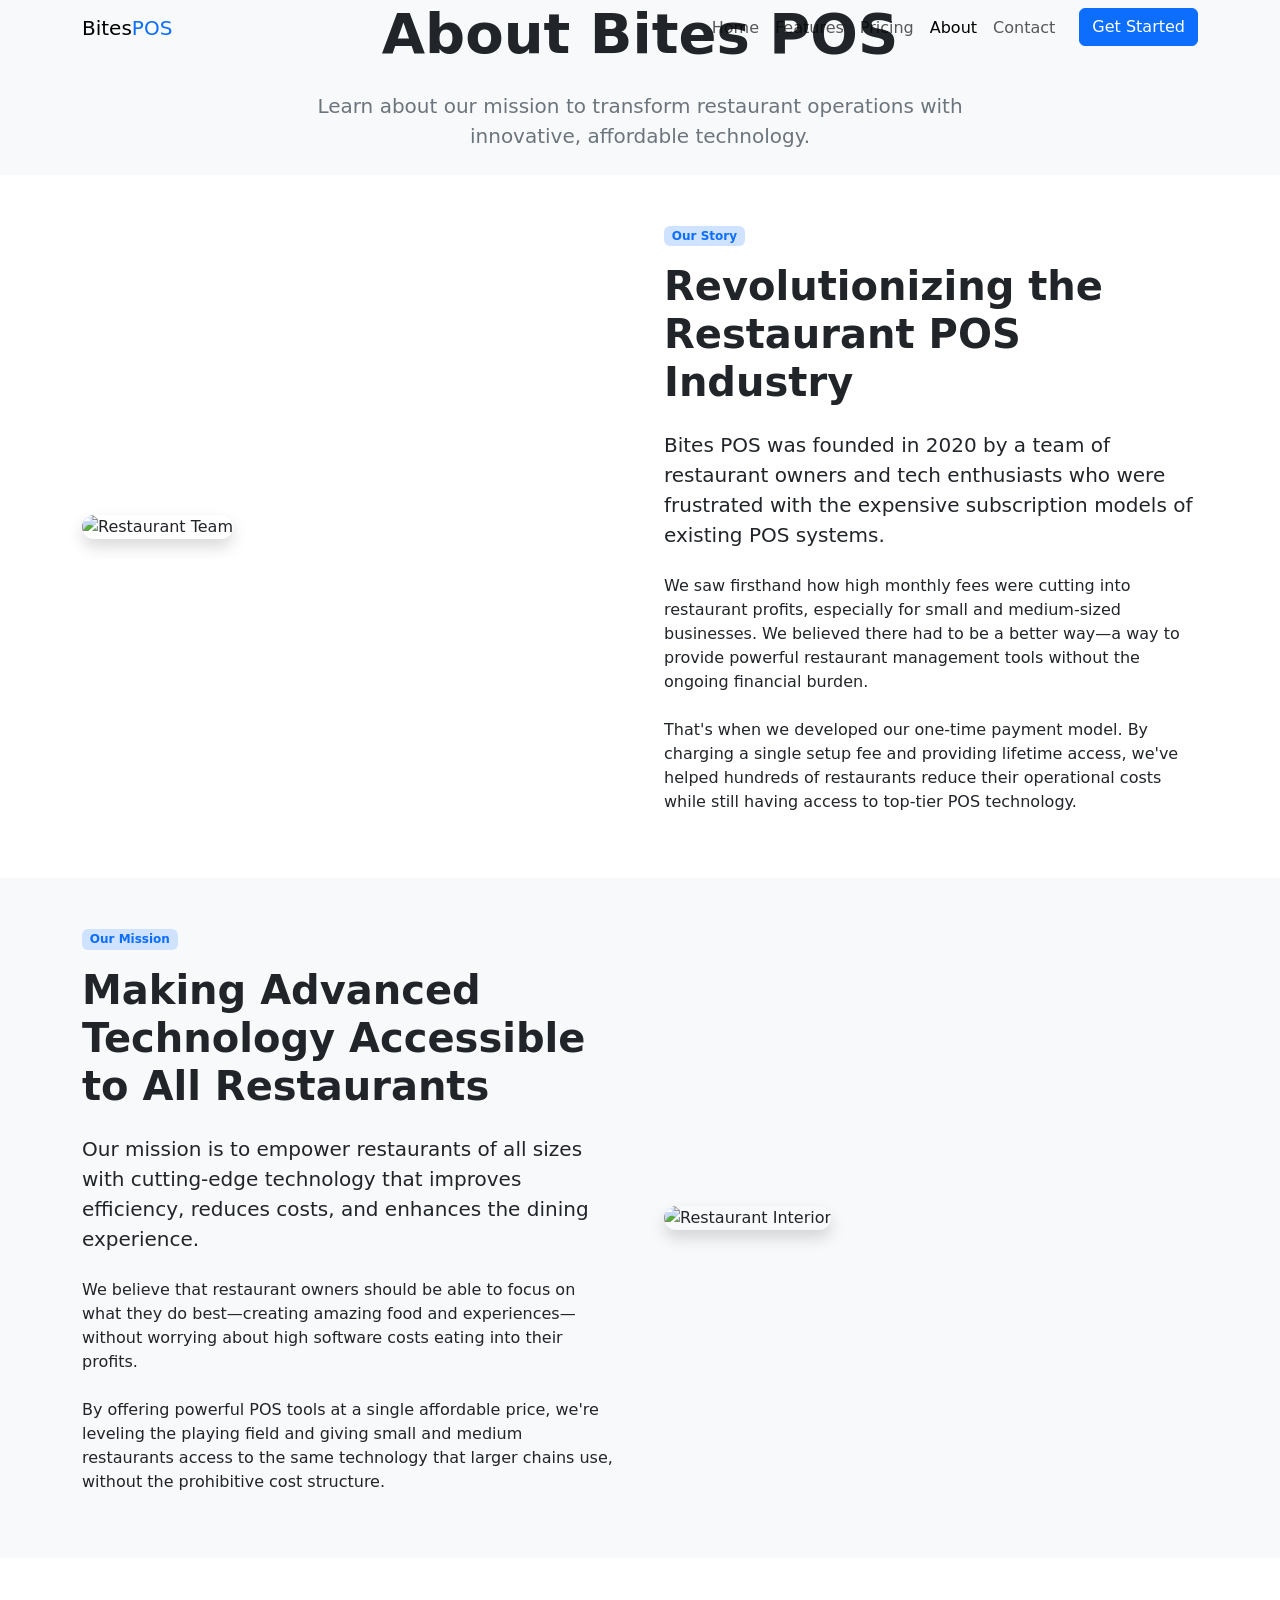
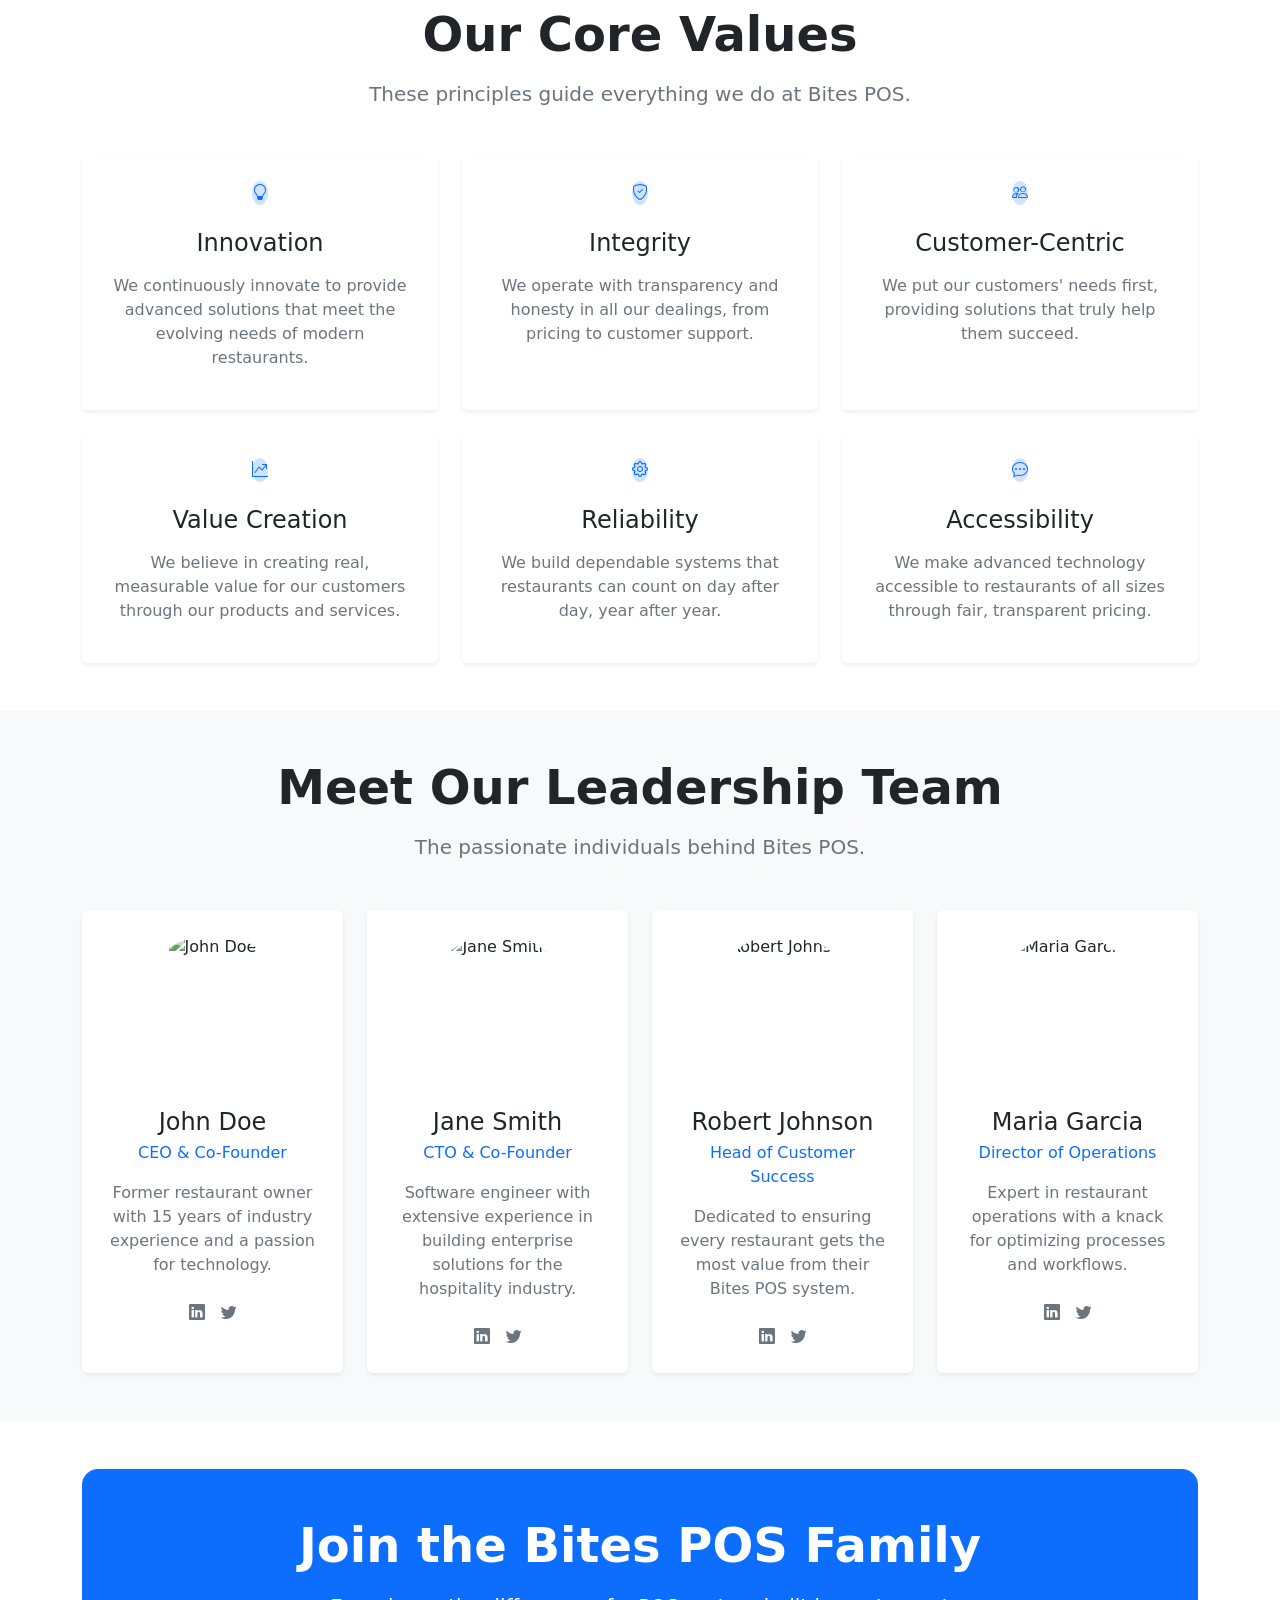
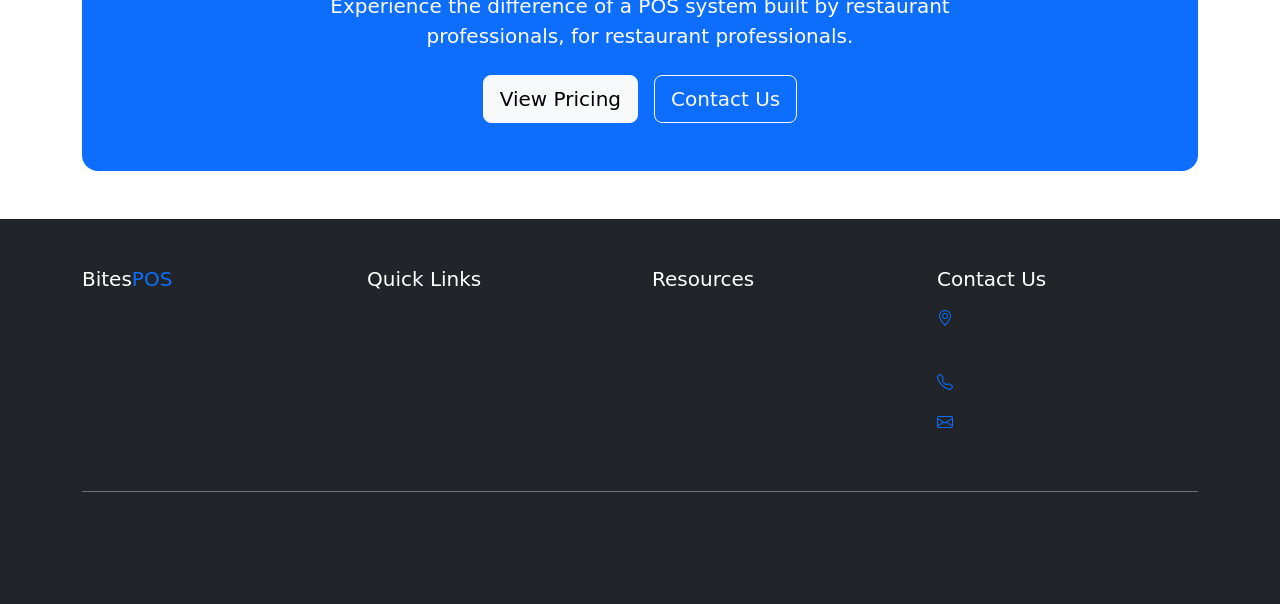
==== about.html @ d9bcd3cd "Add files via upload" ====
<!DOCTYPE html>
<html lang="en">
<head>
  <meta charset="UTF-8">
  <meta name="viewport" content="width=device-width, initial-scale=1.0">
  <title>About Us - Bites POS</title>
  <!-- Bootstrap CSS -->
  <link href="https://cdn.jsdelivr.net/npm/bootstrap@5.3.0/dist/css/bootstrap.min.css" rel="stylesheet">
  <!-- Custom CSS -->
  <link href="css/styles.css" rel="stylesheet">
  <!-- Fonts -->
  <link href="https://fonts.googleapis.com/css2?family=Inter:wght@400;500;600;700&display=swap" rel="stylesheet">
</head>
<body>
  <!-- Navigation -->
  <nav class="navbar navbar-expand-lg navbar-light fixed-top">
    <div class="container">
      <a class="navbar-brand" href="index.html">Bites<span class="text-primary">POS</span></a>
      <button class="navbar-toggler" type="button" data-bs-toggle="collapse" data-bs-target="#navbarNav">
        <span class="navbar-toggler-icon"></span>
      </button>
      <div class="collapse navbar-collapse" id="navbarNav">
        <ul class="navbar-nav ms-auto">
          <li class="nav-item">
            <a class="nav-link" href="index.html">Home</a>
          </li>
          <li class="nav-item">
            <a class="nav-link" href="features.html">Features</a>
          </li>
          <li class="nav-item">
            <a class="nav-link" href="pricing.html">Pricing</a>
          </li>
          <li class="nav-item">
            <a class="nav-link active" href="about.html">About</a>
          </li>
          <li class="nav-item">
            <a class="nav-link" href="contact.html">Contact</a>
          </li>
          <li class="nav-item ms-lg-3 mt-2 mt-lg-0">
            <a class="btn btn-primary" href="contact.html">Get Started</a>
          </li>
        </ul>
      </div>
    </div>
  </nav>

  <!-- Page Header -->
  <section class="page-header bg-light">
    <div class="container">
      <div class="row">
        <div class="col-lg-8 mx-auto text-center">
          <h1 class="display-4 fw-bold mb-4">About Bites POS</h1>
          <p class="lead text-secondary mb-4">Learn about our mission to transform restaurant operations with innovative, affordable technology.</p>
        </div>
      </div>
    </div>
  </section>

  <!-- Our Story -->
  <section class="py-5 py-md-7">
    <div class="container">
      <div class="row g-5 align-items-center">
        <div class="col-lg-6">
          <img src="https://images.unsplash.com/photo-1552566626-52f8b828add9?ixlib=rb-4.0.3&ixid=M3wxMjA3fDB8MHxwaG90by1wYWdlfHx8fGVufDB8fHx8fA%3D%3D&auto=format&fit=crop&w=1170&q=80" alt="Restaurant Team" class="img-fluid rounded-4 shadow">
        </div>
        <div class="col-lg-6">
          <div class="badge bg-primary-subtle text-primary mb-3">Our Story</div>
          <h2 class="display-6 fw-bold mb-4">Revolutionizing the Restaurant POS Industry</h2>
          <p class="lead mb-4">Bites POS was founded in 2020 by a team of restaurant owners and tech enthusiasts who were frustrated with the expensive subscription models of existing POS systems.</p>
          <p class="mb-4">We saw firsthand how high monthly fees were cutting into restaurant profits, especially for small and medium-sized businesses. We believed there had to be a better way—a way to provide powerful restaurant management tools without the ongoing financial burden.</p>
          <p>That's when we developed our one-time payment model. By charging a single setup fee and providing lifetime access, we've helped hundreds of restaurants reduce their operational costs while still having access to top-tier POS technology.</p>
        </div>
      </div>
    </div>
  </section>

  <!-- Our Mission -->
  <section class="py-5 py-md-7 bg-light">
    <div class="container">
      <div class="row g-5 align-items-center">
        <div class="col-lg-6 order-lg-2">
          <img src="https://images.unsplash.com/photo-1414235077428-338989a2e8c0?ixlib=rb-4.0.3&ixid=M3wxMjA3fDB8MHxwaG90by1wYWdlfHx8fGVufDB8fHx8fA%3D%3D&auto=format&fit=crop&w=1170&q=80" alt="Restaurant Interior" class="img-fluid rounded-4 shadow">
        </div>
        <div class="col-lg-6 order-lg-1">
          <div class="badge bg-primary-subtle text-primary mb-3">Our Mission</div>
          <h2 class="display-6 fw-bold mb-4">Making Advanced Technology Accessible to All Restaurants</h2>
          <p class="lead mb-4">Our mission is to empower restaurants of all sizes with cutting-edge technology that improves efficiency, reduces costs, and enhances the dining experience.</p>
          <p class="mb-4">We believe that restaurant owners should be able to focus on what they do best—creating amazing food and experiences—without worrying about high software costs eating into their profits.</p>
          <p>By offering powerful POS tools at a single affordable price, we're leveling the playing field and giving small and medium restaurants access to the same technology that larger chains use, without the prohibitive cost structure.</p>
        </div>
      </div>
    </div>
  </section>

  <!-- Our Values -->
  <section class="py-5 py-md-7">
    <div class="container">
      <div class="text-center mb-5">
        <h2 class="display-5 fw-bold mb-3">Our Core Values</h2>
        <p class="lead text-secondary mx-auto" style="max-width: 700px;">These principles guide everything we do at Bites POS.</p>
      </div>
      
      <div class="row g-4">
        <div class="col-md-6 col-lg-4">
          <div class="card h-100 border-0 shadow-sm hover-card">
            <div class="card-body p-4 text-center">
              <div class="feature-icon bg-primary-subtle rounded-circle d-inline-flex mb-4">
                <i class="bi bi-lightbulb text-primary"></i>
              </div>
              <h3 class="h4 mb-3">Innovation</h3>
              <p class="text-secondary">We continuously innovate to provide advanced solutions that meet the evolving needs of modern restaurants.</p>
            </div>
          </div>
        </div>
        <div class="col-md-6 col-lg-4">
          <div class="card h-100 border-0 shadow-sm hover-card">
            <div class="card-body p-4 text-center">
              <div class="feature-icon bg-primary-subtle rounded-circle d-inline-flex mb-4">
                <i class="bi bi-shield-check text-primary"></i>
              </div>
              <h3 class="h4 mb-3">Integrity</h3>
              <p class="text-secondary">We operate with transparency and honesty in all our dealings, from pricing to customer support.</p>
            </div>
          </div>
        </div>
        <div class="col-md-6 col-lg-4">
          <div class="card h-100 border-0 shadow-sm hover-card">
            <div class="card-body p-4 text-center">
              <div class="feature-icon bg-primary-subtle rounded-circle d-inline-flex mb-4">
                <i class="bi bi-people text-primary"></i>
              </div>
              <h3 class="h4 mb-3">Customer-Centric</h3>
              <p class="text-secondary">We put our customers' needs first, providing solutions that truly help them succeed.</p>
            </div>
          </div>
        </div>
        <div class="col-md-6 col-lg-4">
          <div class="card h-100 border-0 shadow-sm hover-card">
            <div class="card-body p-4 text-center">
              <div class="feature-icon bg-primary-subtle rounded-circle d-inline-flex mb-4">
                <i class="bi bi-graph-up-arrow text-primary"></i>
              </div>
              <h3 class="h4 mb-3">Value Creation</h3>
              <p class="text-secondary">We believe in creating real, measurable value for our customers through our products and services.</p>
            </div>
          </div>
        </div>
        <div class="col-md-6 col-lg-4">
          <div class="card h-100 border-0 shadow-sm hover-card">
            <div class="card-body p-4 text-center">
              <div class="feature-icon bg-primary-subtle rounded-circle d-inline-flex mb-4">
                <i class="bi bi-gear text-primary"></i>
              </div>
              <h3 class="h4 mb-3">Reliability</h3>
              <p class="text-secondary">We build dependable systems that restaurants can count on day after day, year after year.</p>
            </div>
          </div>
        </div>
        <div class="col-md-6 col-lg-4">
          <div class="card h-100 border-0 shadow-sm hover-card">
            <div class="card-body p-4 text-center">
              <div class="feature-icon bg-primary-subtle rounded-circle d-inline-flex mb-4">
                <i class="bi bi-chat-dots text-primary"></i>
              </div>
              <h3 class="h4 mb-3">Accessibility</h3>
              <p class="text-secondary">We make advanced technology accessible to restaurants of all sizes through fair, transparent pricing.</p>
            </div>
          </div>
        </div>
      </div>
    </div>
  </section>

  <!-- Team Section -->
  <section class="py-5 py-md-7 bg-light">
    <div class="container">
      <div class="text-center mb-5">
        <h2 class="display-5 fw-bold mb-3">Meet Our Leadership Team</h2>
        <p class="lead text-secondary mx-auto" style="max-width: 700px;">The passionate individuals behind Bites POS.</p>
      </div>
      
      <div class="row g-4">
        <div class="col-md-6 col-lg-3">
          <div class="card h-100 border-0 shadow-sm text-center hover-card">
            <div class="card-body p-4">
              <div class="rounded-circle overflow-hidden mb-4 mx-auto" style="width: 150px; height: 150px;">
                <img src="https://randomuser.me/api/portraits/men/32.jpg" alt="John Doe" class="img-fluid">
              </div>
              <h3 class="h4 mb-1">John Doe</h3>
              <p class="text-primary mb-3">CEO & Co-Founder</p>
              <p class="text-secondary mb-4">Former restaurant owner with 15 years of industry experience and a passion for technology.</p>
              <div class="d-flex justify-content-center gap-3">
                <a href="#" class="text-secondary"><i class="bi bi-linkedin"></i></a>
                <a href="#" class="text-secondary"><i class="bi bi-twitter"></i></a>
              </div>
            </div>
          </div>
        </div>
        <div class="col-md-6 col-lg-3">
          <div class="card h-100 border-0 shadow-sm text-center hover-card">
            <div class="card-body p-4">
              <div class="rounded-circle overflow-hidden mb-4 mx-auto" style="width: 150px; height: 150px;">
                <img src="https://randomuser.me/api/portraits/women/44.jpg" alt="Jane Smith" class="img-fluid">
              </div>
              <h3 class="h4 mb-1">Jane Smith</h3>
              <p class="text-primary mb-3">CTO & Co-Founder</p>
              <p class="text-secondary mb-4">Software engineer with extensive experience in building enterprise solutions for the hospitality industry.</p>
              <div class="d-flex justify-content-center gap-3">
                <a href="#" class="text-secondary"><i class="bi bi-linkedin"></i></a>
                <a href="#" class="text-secondary"><i class="bi bi-twitter"></i></a>
              </div>
            </div>
          </div>
        </div>
        <div class="col-md-6 col-lg-3">
          <div class="card h-100 border-0 shadow-sm text-center hover-card">
            <div class="card-body p-4">
              <div class="rounded-circle overflow-hidden mb-4 mx-auto" style="width: 150px; height: 150px;">
                <img src="https://randomuser.me/api/portraits/men/22.jpg" alt="Robert Johnson" class="img-fluid">
              </div>
              <h3 class="h4 mb-1">Robert Johnson</h3>
              <p class="text-primary mb-3">Head of Customer Success</p>
              <p class="text-secondary mb-4">Dedicated to ensuring every restaurant gets the most value from their Bites POS system.</p>
              <div class="d-flex justify-content-center gap-3">
                <a href="#" class="text-secondary"><i class="bi bi-linkedin"></i></a>
                <a href="#" class="text-secondary"><i class="bi bi-twitter"></i></a>
              </div>
            </div>
          </div>
        </div>
        <div class="col-md-6 col-lg-3">
          <div class="card h-100 border-0 shadow-sm text-center hover-card">
            <div class="card-body p-4">
              <div class="rounded-circle overflow-hidden mb-4 mx-auto" style="width: 150px; height: 150px;">
                <img src="https://randomuser.me/api/portraits/women/68.jpg" alt="Maria Garcia" class="img-fluid">
              </div>
              <h3 class="h4 mb-1">Maria Garcia</h3>
              <p class="text-primary mb-3">Director of Operations</p>
              <p class="text-secondary mb-4">Expert in restaurant operations with a knack for optimizing processes and workflows.</p>
              <div class="d-flex justify-content-center gap-3">
                <a href="#" class="text-secondary"><i class="bi bi-linkedin"></i></a>
                <a href="#" class="text-secondary"><i class="bi bi-twitter"></i></a>
              </div>
            </div>
          </div>
        </div>
      </div>
    </div>
  </section>

  <!-- CTA Section -->
  <section class="py-5 py-md-7">
    <div class="container">
      <div class="bg-primary text-white rounded-4 p-5 p-md-6 position-relative overflow-hidden">
        <div class="position-relative z-1 text-center">
          <h2 class="display-5 fw-bold mb-3">Join the Bites POS Family</h2>
          <p class="lead mb-4 mx-auto" style="max-width: 700px;">Experience the difference of a POS system built by restaurant professionals, for restaurant professionals.</p>
          <div class="d-flex flex-column flex-sm-row gap-3 justify-content-center">
            <a href="pricing.html" class="btn btn-light btn-lg">View Pricing</a>
            <a href="contact.html" class="btn btn-outline-light btn-lg">Contact Us</a>
          </div>
        </div>
      </div>
    </div>
  </section>

  <!-- Footer -->
  <footer class="bg-dark text-white py-5">
    <div class="container">
      <div class="row g-4">
        <div class="col-lg-3 col-md-6">
          <h5 class="mb-3">Bites<span class="text-primary">POS</span></h5>
          <p class="text-muted">The complete restaurant point of sale system with a one-time setup cost and lifetime free usage.</p>
          <div class="d-flex gap-3 mt-4">
            <a href="#" class="text-muted"><i class="bi bi-facebook"></i></a>
            <a href="#" class="text-muted"><i class="bi bi-instagram"></i></a>
            <a href="#" class="text-muted"><i class="bi bi-twitter"></i></a>
          </div>
        </div>
        <div class="col-lg-3 col-md-6">
          <h5 class="mb-3">Quick Links</h5>
          <ul class="nav flex-column">
            <li class="nav-item"><a href="index.html" class="nav-link text-muted p-0 mb-2">Home</a></li>
            <li class="nav-item"><a href="features.html" class="nav-link text-muted p-0 mb-2">Features</a></li>
            <li class="nav-item"><a href="pricing.html" class="nav-link text-muted p-0 mb-2">Pricing</a></li>
            <li class="nav-item"><a href="about.html" class="nav-link text-muted p-0 mb-2">About Us</a></li>
            <li class="nav-item"><a href="contact.html" class="nav-link text-muted p-0 mb-2">Contact</a></li>
          </ul>
        </div>
        <div class="col-lg-3 col-md-6">
          <h5 class="mb-3">Resources</h5>
          <ul class="nav flex-column">
            <li class="nav-item"><a href="#" class="nav-link text-muted p-0 mb-2">Blog</a></li>
            <li class="nav-item"><a href="#" class="nav-link text-muted p-0 mb-2">Support</a></li>
            <li class="nav-item"><a href="#" class="nav-link text-muted p-0 mb-2">Documentation</a></li>
            <li class="nav-item"><a href="#" class="nav-link text-muted p-0 mb-2">Privacy Policy</a></li>
            <li class="nav-item"><a href="#" class="nav-link text-muted p-0 mb-2">Terms of Service</a></li>
          </ul>
        </div>
        <div class="col-lg-3 col-md-6">
          <h5 class="mb-3">Contact Us</h5>
          <ul class="nav flex-column">
            <li class="nav-item d-flex mb-3">
              <i class="bi bi-geo-alt text-primary me-2"></i>
              <span class="text-muted">123 Restaurant Blvd, Foodie City, FC 10101</span>
            </li>
            <li class="nav-item d-flex mb-3">
              <i class="bi bi-telephone text-primary me-2"></i>
              <span class="text-muted">(123) 456-7890</span>
            </li>
            <li class="nav-item d-flex mb-3">
              <i class="bi bi-envelope text-primary me-2"></i>
              <span class="text-muted">info@bitespos.com</span>
            </li>
          </ul>
        </div>
      </div>
      <div class="border-top border-secondary pt-4 mt-4 text-center text-muted">
        <p>© <script>document.write(new Date().getFullYear())</script> Bites POS. All rights reserved.</p>
      </div>
    </div>
  </footer>

  <!-- Bootstrap Icons -->
  <link rel="stylesheet" href="https://cdn.jsdelivr.net/npm/bootstrap-icons@1.10.0/font/bootstrap-icons.css">
  <!-- Bootstrap JS Bundle with Popper -->
  <script src="https://cdn.jsdelivr.net/npm/bootstrap@5.3.0/dist/js/bootstrap.bundle.min.js"></script>
  <!-- Custom JavaScript -->
  <script src="js/main.js"></script>
</body>
</html>
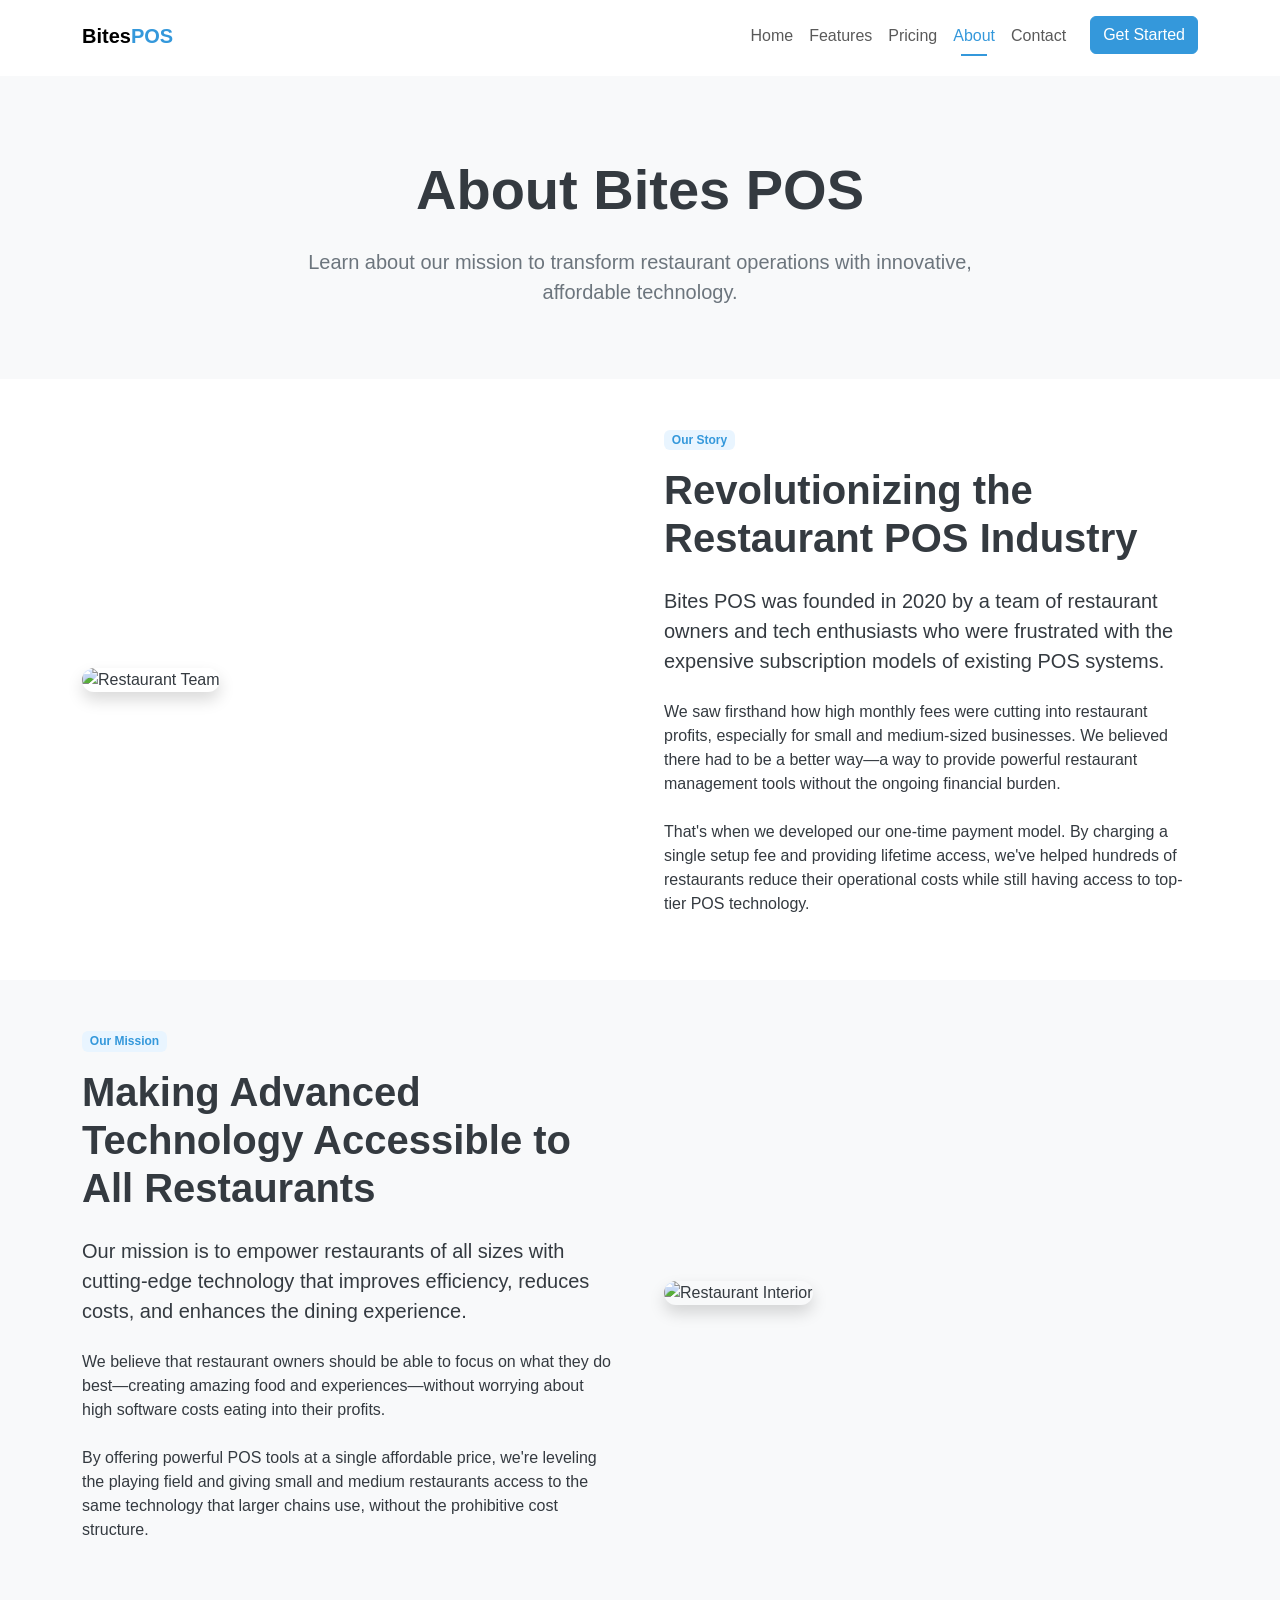
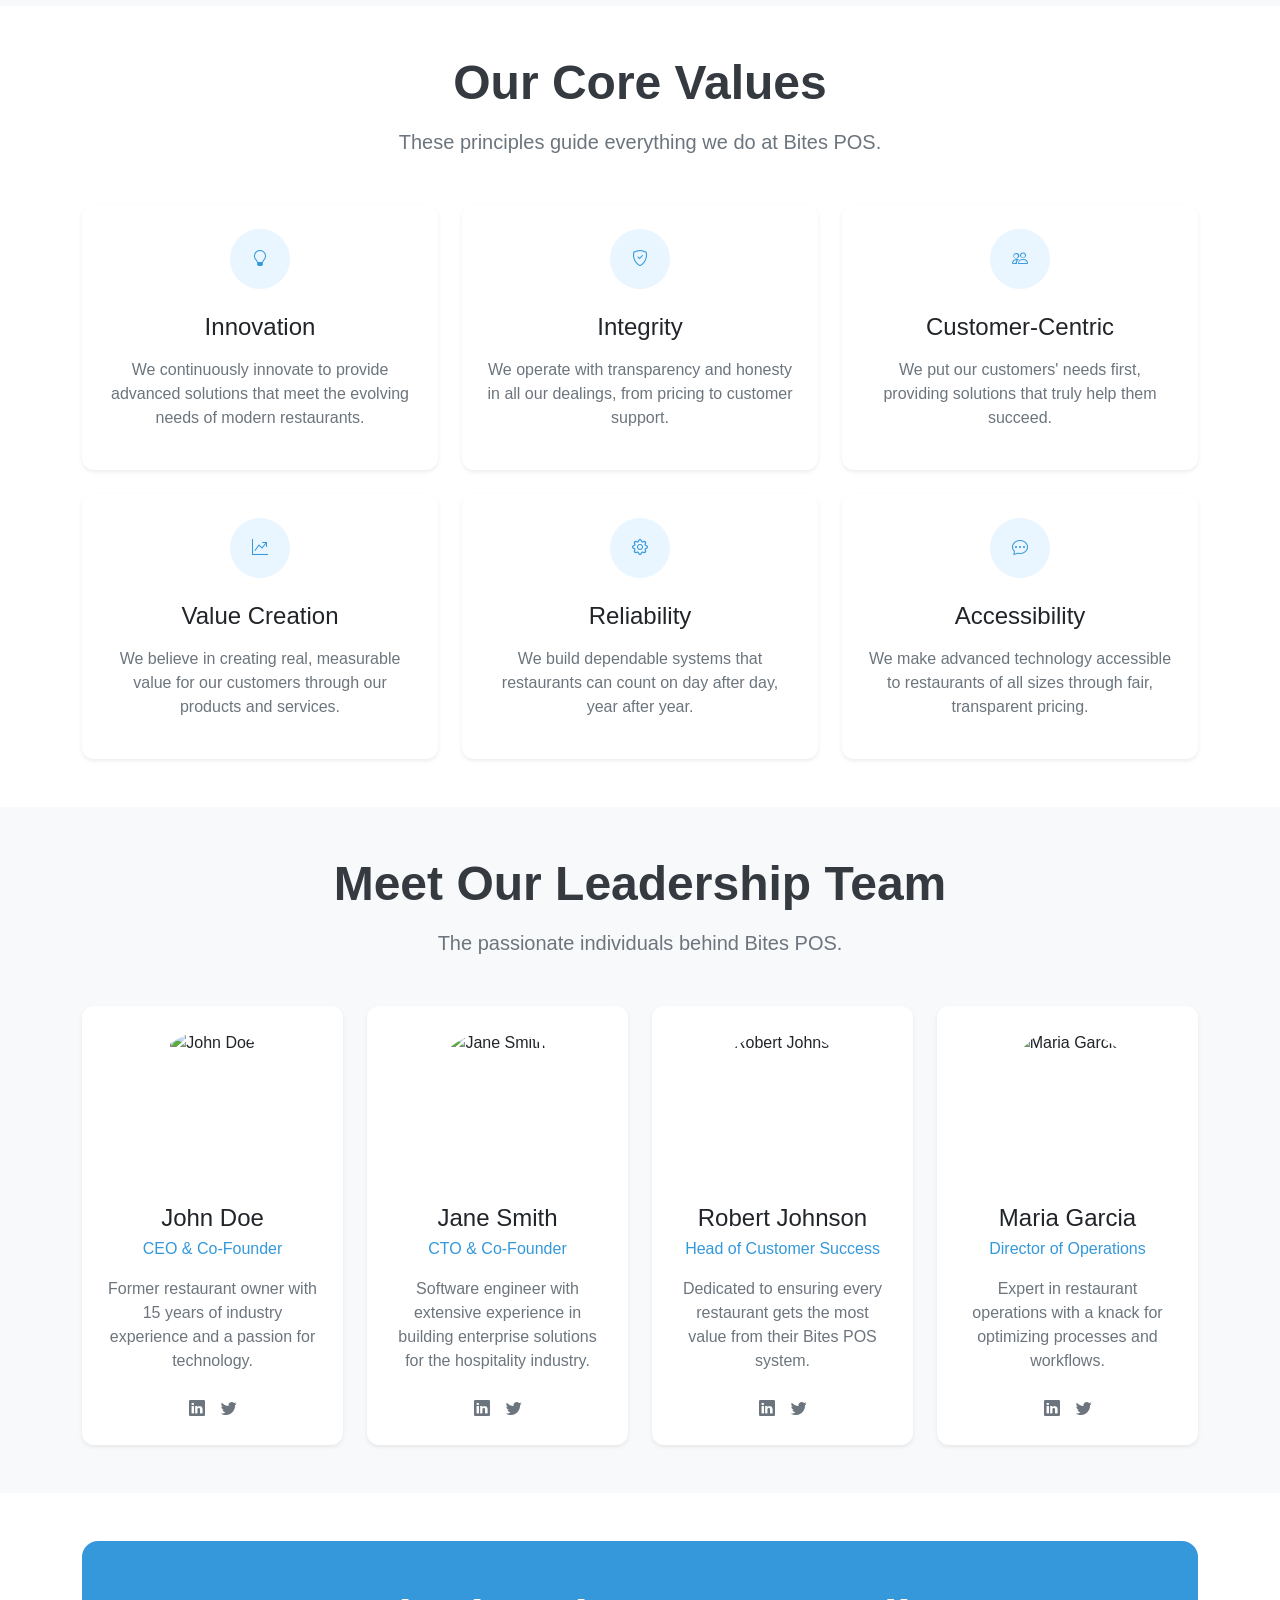
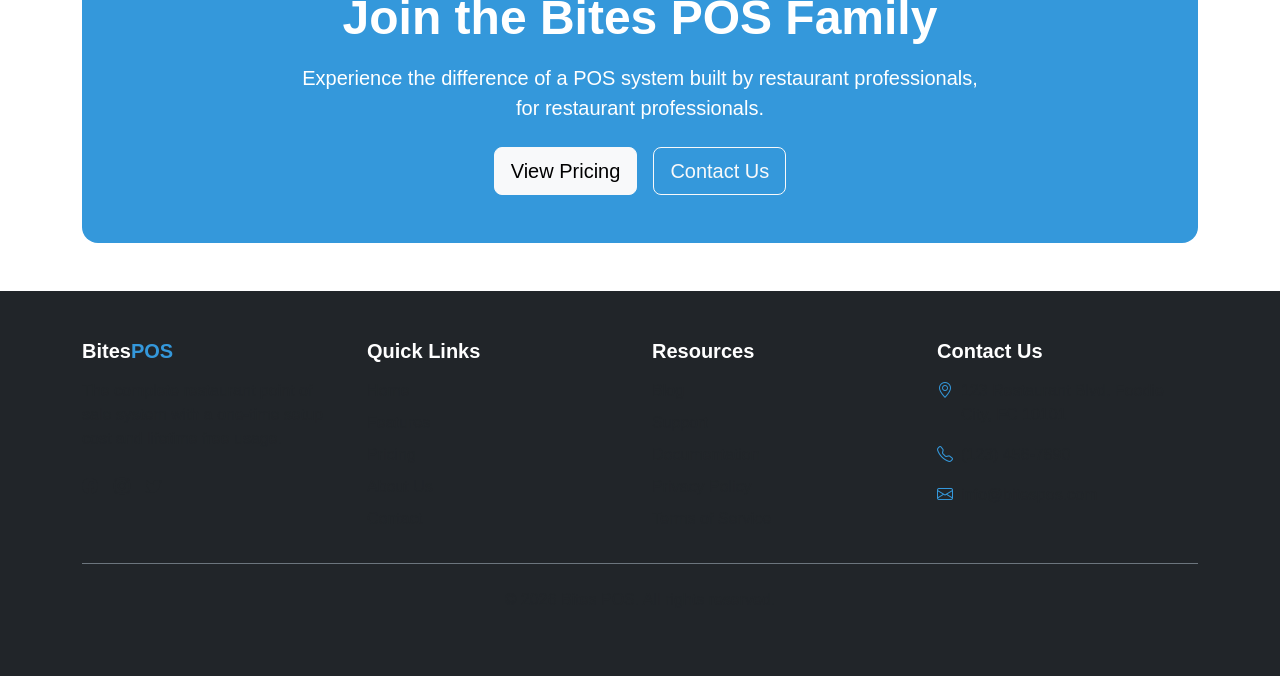
==== commit 1690ff34: "Update about.html" ====
--- a/about.html
+++ b/about.html
@@ -7,7 +7,7 @@
   <!-- Bootstrap CSS -->
   <link href="https://cdn.jsdelivr.net/npm/bootstrap@5.3.0/dist/css/bootstrap.min.css" rel="stylesheet">
   <!-- Custom CSS -->
-  <link href="css/styles.css" rel="stylesheet">
+  <link href="styles.css" rel="stylesheet">
   <!-- Fonts -->
   <link href="https://fonts.googleapis.com/css2?family=Inter:wght@400;500;600;700&display=swap" rel="stylesheet">
 </head>
@@ -328,4 +328,4 @@
   <!-- Custom JavaScript -->
   <script src="js/main.js"></script>
 </body>
-</html>+</html>
--- a/styles.css
+++ b/styles.css
@@ -0,0 +1,290 @@
+/* Custom CSS for Bites POS */
+
+/* Variables */
+:root {
+    --primary: #3498db;
+    --primary-dark: #2980b9;
+    --primary-light: #e9f5ff;
+    --secondary: #2c3e50;
+    --light: #f8f9fa;
+    --dark: #343a40;
+    --success: #28a745;
+    --danger: #dc3545;
+    --warning: #ffc107;
+    --info: #17a2b8;
+    --light-gray: #f8f9fa;
+    --gray: #6c757d;
+    --border-color: #dee2e6;
+  }
+  
+  /* Base Styles */
+  body {
+    font-family: 'Inter', sans-serif;
+    color: var(--dark);
+    padding-top: 76px; /* Account for fixed navbar */
+    overflow-x: hidden;
+  }
+  
+  h1, h2, h3, h4, h5, h6 {
+    font-weight: 700;
+  }
+  
+  /* Container */
+  .container-custom {
+    width: 100%;
+    padding-right: var(--bs-gutter-x, 0.75rem);
+    padding-left: var(--bs-gutter-x, 0.75rem);
+    margin-right: auto;
+    margin-left: auto;
+  }
+  
+  @media (min-width: 576px) {
+    .container-custom {
+      max-width: 540px;
+    }
+  }
+  
+  @media (min-width: 768px) {
+    .container-custom {
+      max-width: 720px;
+    }
+  }
+  
+  @media (min-width: 992px) {
+    .container-custom {
+      max-width: 960px;
+    }
+  }
+  
+  @media (min-width: 1200px) {
+    .container-custom {
+      max-width: 1140px;
+    }
+  }
+  
+  @media (min-width: 1400px) {
+    .container-custom {
+      max-width: 1320px;
+    }
+  }
+  
+  /* Sections */
+  .section {
+    padding: 5rem 0;
+  }
+  
+  @media (max-width: 768px) {
+    .section {
+      padding: 3rem 0;
+    }
+  }
+  
+  /* Utilities */
+  .text-primary {
+    color: var(--primary) !important;
+  }
+  
+  .bg-primary {
+    background-color: var(--primary) !important;
+  }
+  
+  .bg-primary-subtle {
+    background-color: var(--primary-light) !important;
+  }
+  
+  .border-primary {
+    border-color: var(--primary) !important;
+  }
+  
+  /* Buttons */
+  .btn-primary {
+    background-color: var(--primary);
+    border-color: var(--primary);
+  }
+  
+  .btn-primary:hover, .btn-primary:focus {
+    background-color: var(--primary-dark);
+    border-color: var(--primary-dark);
+  }
+  
+  .btn-outline-primary {
+    border-color: var(--primary);
+    color: var(--primary);
+  }
+  
+  .btn-outline-primary:hover, .btn-outline-primary:focus {
+    background-color: var(--primary);
+    border-color: var(--primary);
+  }
+  
+  /* Navigation */
+  .navbar {
+    padding-top: 1rem;
+    padding-bottom: 1rem;
+    transition: all 0.3s ease;
+    background-color: rgba(255, 255, 255, 0.95);
+  }
+  
+  .navbar.shadow-sm {
+    box-shadow: 0 0.125rem 0.25rem rgba(0, 0, 0, 0.075) !important;
+  }
+  
+  .navbar-brand {
+    font-weight: 700;
+  }
+  
+  .nav-link {
+    font-weight: 500;
+    padding: 0.5rem 1rem;
+    position: relative;
+  }
+  
+  .nav-link.active {
+    color: var(--primary) !important;
+  }
+  
+  .nav-link.active::after {
+    content: '';
+    position: absolute;
+    bottom: 0;
+    left: 1rem;
+    right: 1rem;
+    height: 2px;
+    background-color: var(--primary);
+  }
+  
+  /* Hero Section */
+  .hero {
+    padding-top: 6rem;
+    padding-bottom: 6rem;
+    background-color: var(--light);
+  }
+  
+  .hero h1 {
+    font-size: 3.5rem;
+    line-height: 1.2;
+  }
+  
+  @media (max-width: 768px) {
+    .hero h1 {
+      font-size: 2.5rem;
+    }
+  }
+  
+  .hero-image-wrap {
+    position: relative;
+  }
+  
+  .hero-image-wrap::before {
+    content: '';
+    position: absolute;
+    top: -15px;
+    right: -15px;
+    width: 100%;
+    height: 100%;
+    border: 3px dashed rgba(52, 152, 219, 0.2);
+    border-radius: 1rem;
+    z-index: -1;
+  }
+  
+  /* Feature Icons */
+  .feature-icon {
+    width: 60px;
+    height: 60px;
+    display: flex;
+    align-items: center;
+    justify-content: center;
+  }
+  
+  /* Cards */
+  .card {
+    transition: transform 0.3s ease, box-shadow 0.3s ease;
+    border-radius: 0.75rem;
+  }
+  
+  .hover-card:hover {
+    transform: translateY(-5px);
+    box-shadow: 0 10px 20px rgba(0, 0, 0, 0.1) !important;
+  }
+  
+  /* Testimonials */
+  .testimonial-img {
+    width: 60px;
+    height: 60px;
+    object-fit: cover;
+    border-radius: 50%;
+  }
+  
+  /* Forms */
+  .form-control, .form-select {
+    padding: 0.75rem 1rem;
+    border-radius: 0.5rem;
+  }
+  
+  .form-control:focus, .form-select:focus {
+    border-color: var(--primary);
+    box-shadow: 0 0 0 0.25rem rgba(52, 152, 219, 0.25);
+  }
+  
+  /* Page Header */
+  .page-header {
+    padding-top: 5rem;
+    padding-bottom: 3rem;
+    background-color: var(--light);
+  }
+  
+  /* Accordion */
+  .accordion-button:not(.collapsed) {
+    background-color: var(--primary-light);
+    color: var(--primary);
+  }
+  
+  .accordion-button:focus {
+    border-color: var(--primary);
+    box-shadow: 0 0 0 0.25rem rgba(52, 152, 219, 0.25);
+  }
+  
+  /* Footer */
+  footer {
+    background-color: var(--secondary);
+  }
+  
+  footer a:hover {
+    color: var(--primary) !important;
+  }
+  
+  /* Gradients */
+  .hero-gradient {
+    background: linear-gradient(135deg, rgba(255, 255, 255, 0.95) 0%, rgba(233, 245, 255, 0.95) 100%);
+  }
+  
+  /* Rounded corners */
+  .rounded-4 {
+    border-radius: 1rem;
+  }
+  
+  /* Media Queries */
+  @media (max-width: 991.98px) {
+    .navbar-collapse {
+      padding: 1rem 0;
+    }
+    
+    .navbar-nav .nav-link {
+      padding: 0.5rem 0;
+    }
+    
+    .ms-lg-3 {
+      margin-top: 1rem;
+    }
+  }
+  
+  @media (max-width: 767.98px) {
+    h1.display-4 {
+      font-size: 2.5rem;
+    }
+    
+    h2.display-5 {
+      font-size: 2rem;
+    }
+  }
+  
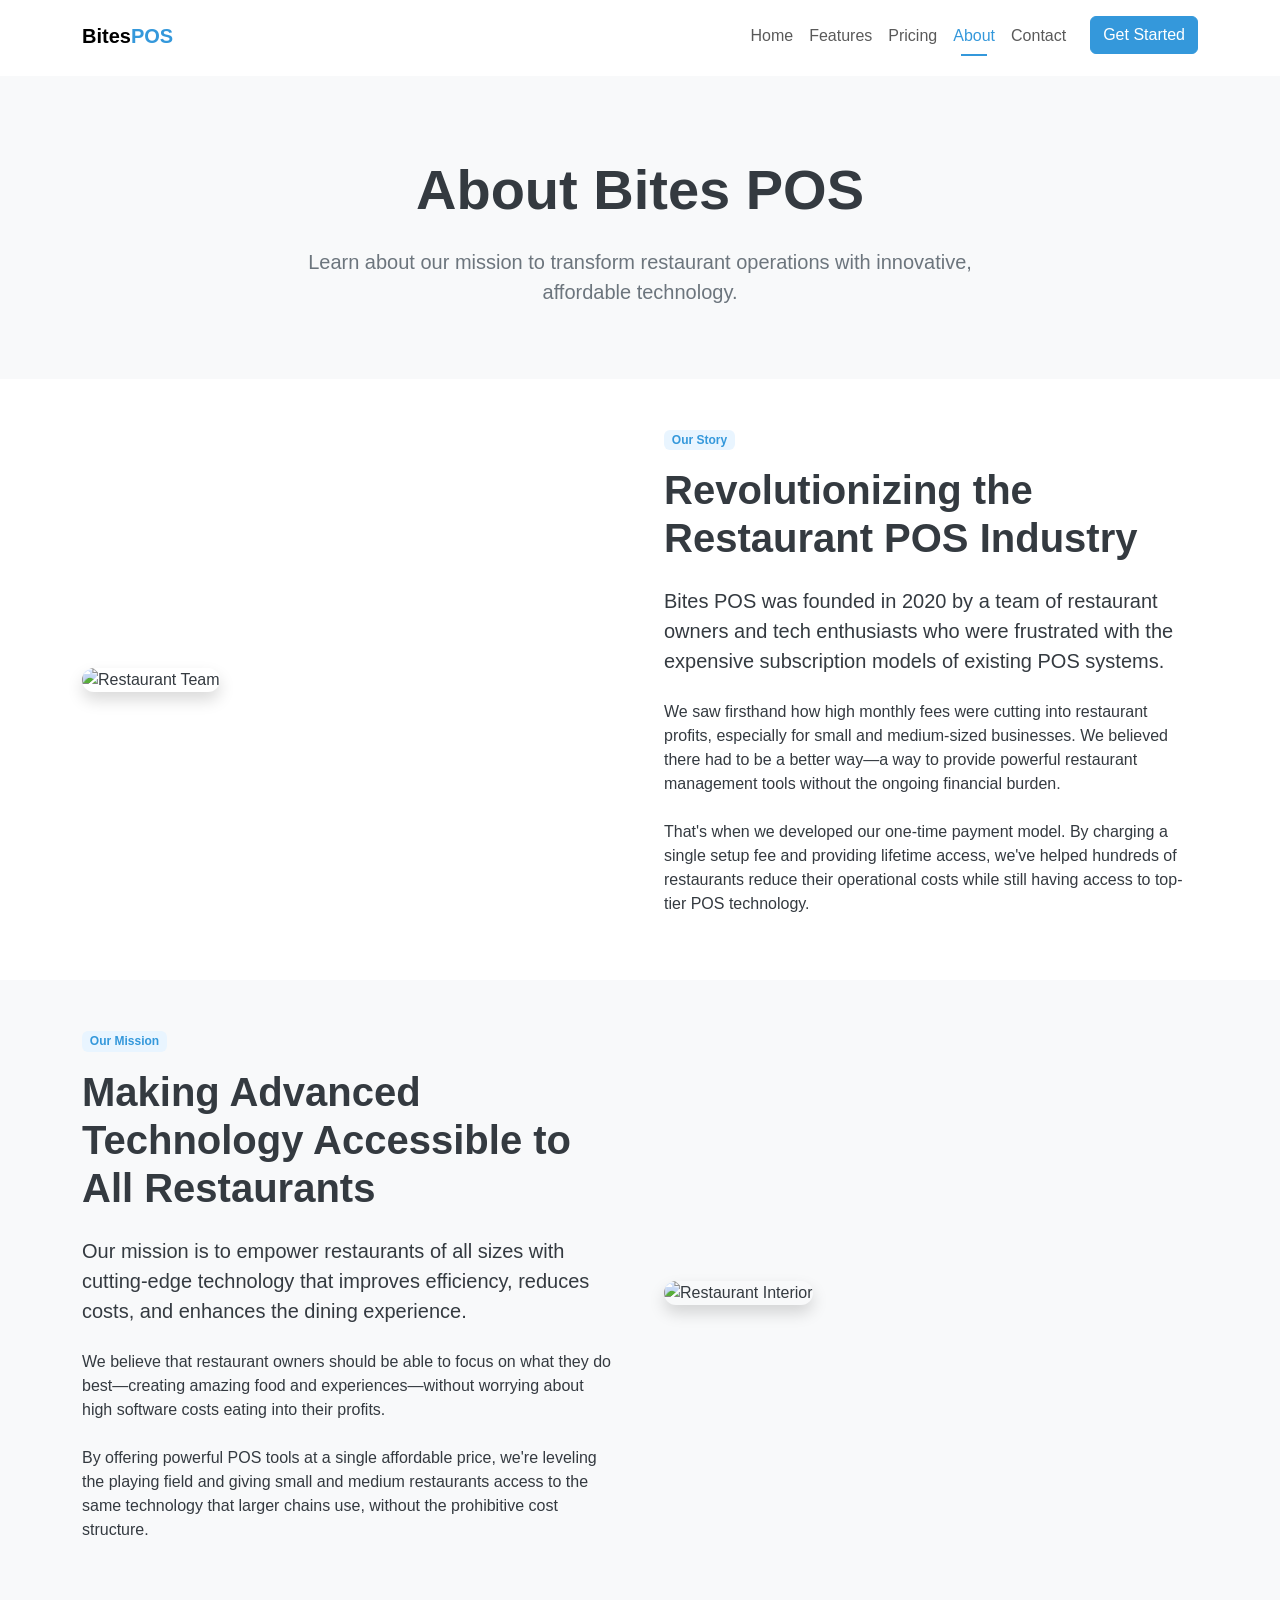
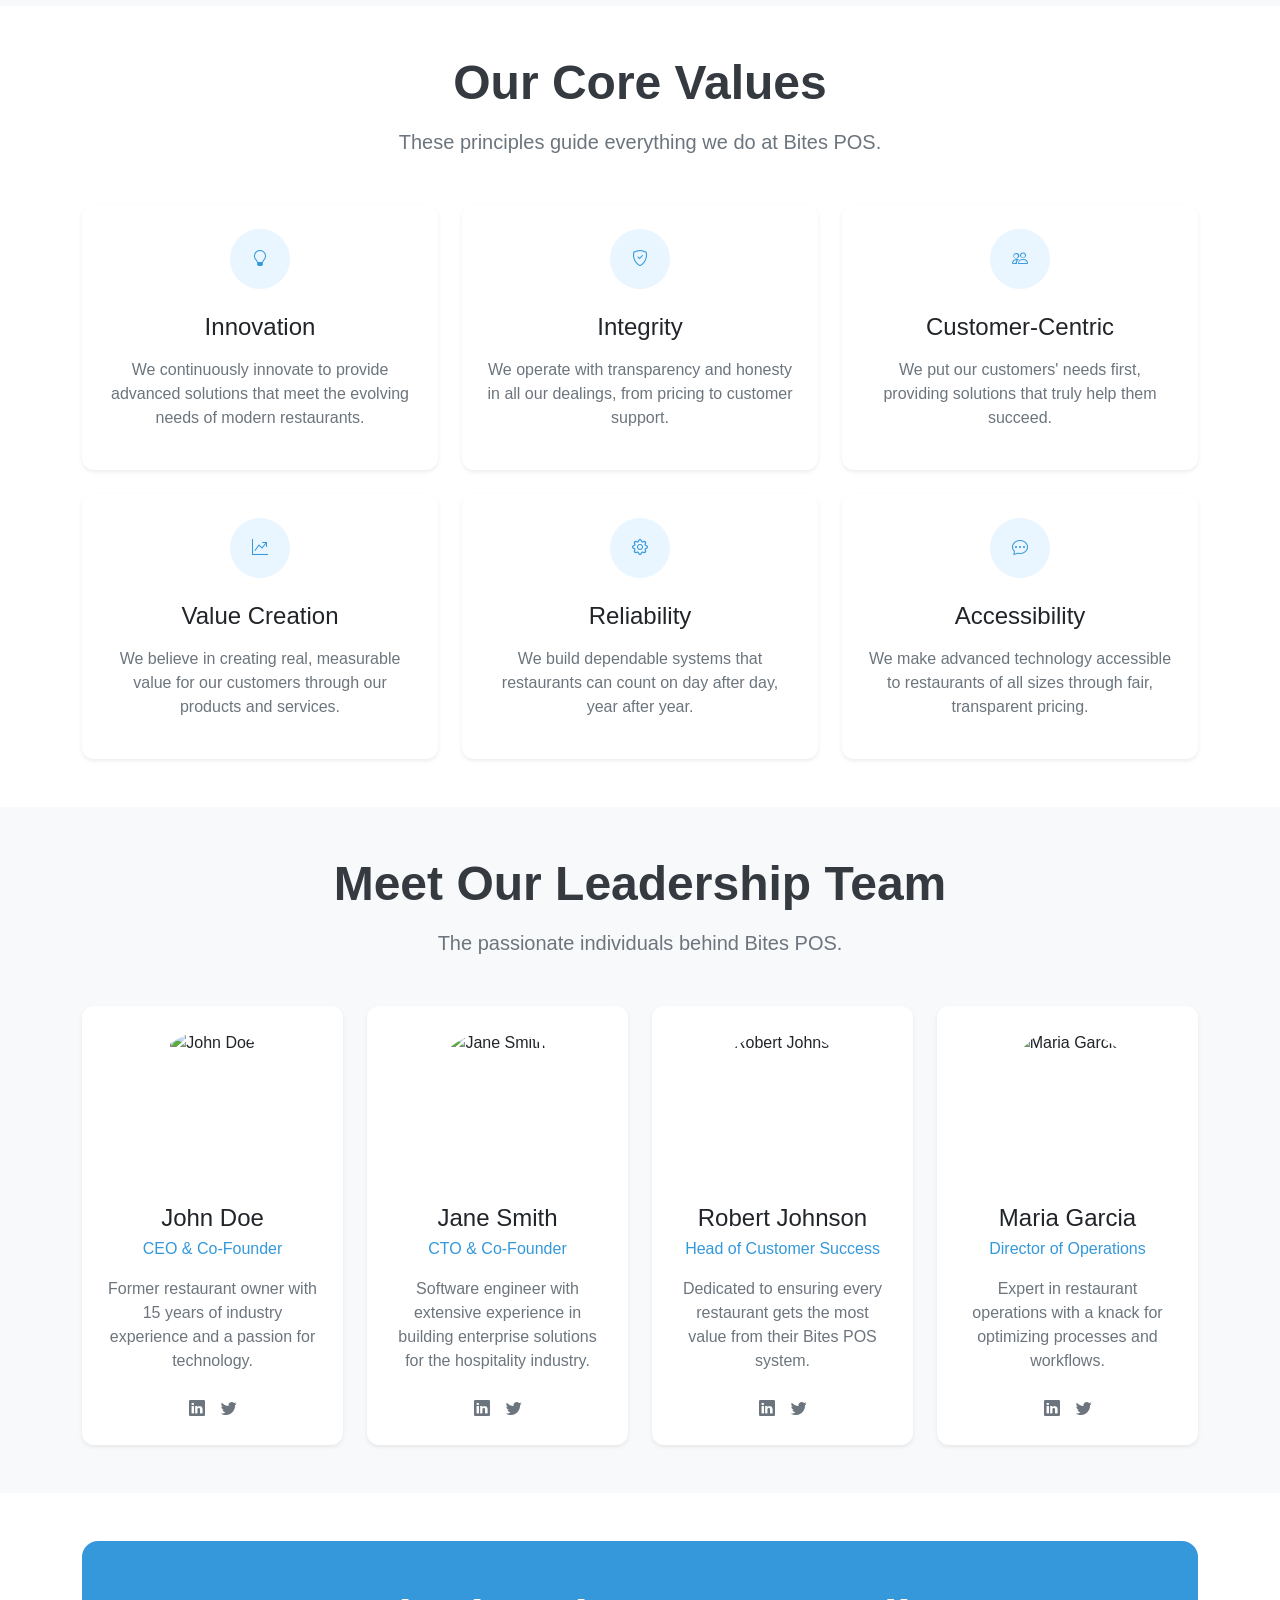
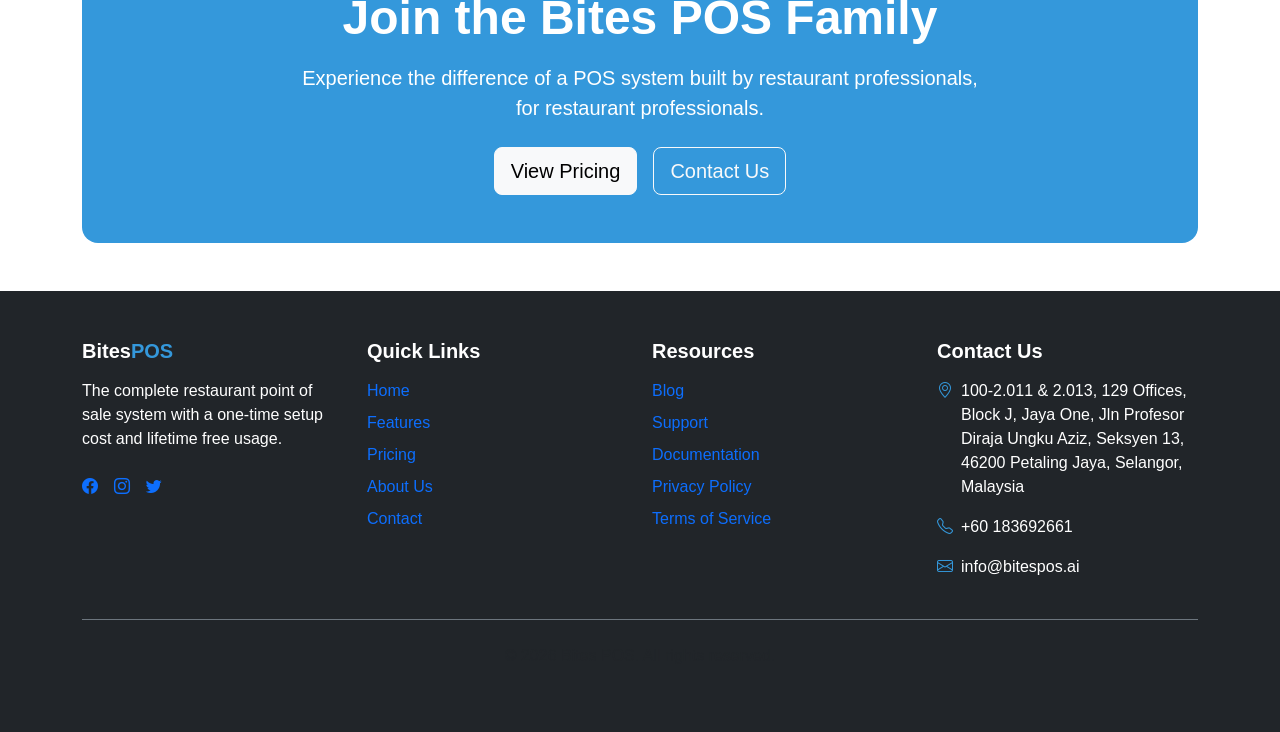
==== commit ccbd6569: "Update about.html" ====
--- a/about.html
+++ b/about.html
@@ -270,31 +270,31 @@
       <div class="row g-4">
         <div class="col-lg-3 col-md-6">
           <h5 class="mb-3">Bites<span class="text-primary">POS</span></h5>
-          <p class="text-muted">The complete restaurant point of sale system with a one-time setup cost and lifetime free usage.</p>
+          <p>The complete restaurant point of sale system with a one-time setup cost and lifetime free usage.</p>
           <div class="d-flex gap-3 mt-4">
-            <a href="#" class="text-muted"><i class="bi bi-facebook"></i></a>
-            <a href="#" class="text-muted"><i class="bi bi-instagram"></i></a>
-            <a href="#" class="text-muted"><i class="bi bi-twitter"></i></a>
+            <a href="#"><i class="bi bi-facebook"></i></a>
+            <a href="#"><i class="bi bi-instagram"></i></a>
+            <a href="#"><i class="bi bi-twitter"></i></a>
           </div>
         </div>
         <div class="col-lg-3 col-md-6">
           <h5 class="mb-3">Quick Links</h5>
           <ul class="nav flex-column">
-            <li class="nav-item"><a href="index.html" class="nav-link text-muted p-0 mb-2">Home</a></li>
-            <li class="nav-item"><a href="features.html" class="nav-link text-muted p-0 mb-2">Features</a></li>
-            <li class="nav-item"><a href="pricing.html" class="nav-link text-muted p-0 mb-2">Pricing</a></li>
-            <li class="nav-item"><a href="about.html" class="nav-link text-muted p-0 mb-2">About Us</a></li>
-            <li class="nav-item"><a href="contact.html" class="nav-link text-muted p-0 mb-2">Contact</a></li>
+            <li class="nav-item"><a href="index.html" class="nav-link p-0 mb-2">Home</a></li>
+            <li class="nav-item"><a href="features.html" class="nav-link p-0 mb-2">Features</a></li>
+            <li class="nav-item"><a href="pricing.html" class="nav-link p-0 mb-2">Pricing</a></li>
+            <li class="nav-item"><a href="about.html" class="nav-link p-0 mb-2">About Us</a></li>
+            <li class="nav-item"><a href="contact.html" class="nav-link p-0 mb-2">Contact</a></li>
           </ul>
         </div>
         <div class="col-lg-3 col-md-6">
           <h5 class="mb-3">Resources</h5>
           <ul class="nav flex-column">
-            <li class="nav-item"><a href="#" class="nav-link text-muted p-0 mb-2">Blog</a></li>
-            <li class="nav-item"><a href="#" class="nav-link text-muted p-0 mb-2">Support</a></li>
-            <li class="nav-item"><a href="#" class="nav-link text-muted p-0 mb-2">Documentation</a></li>
-            <li class="nav-item"><a href="#" class="nav-link text-muted p-0 mb-2">Privacy Policy</a></li>
-            <li class="nav-item"><a href="#" class="nav-link text-muted p-0 mb-2">Terms of Service</a></li>
+            <li class="nav-item"><a href="#" class="nav-link p-0 mb-2">Blog</a></li>
+            <li class="nav-item"><a href="#" class="nav-link p-0 mb-2">Support</a></li>
+            <li class="nav-item"><a href="#" class="nav-link p-0 mb-2">Documentation</a></li>
+            <li class="nav-item"><a href="#" class="nav-link p-0 mb-2">Privacy Policy</a></li>
+            <li class="nav-item"><a href="#" class="nav-link p-0 mb-2">Terms of Service</a></li>
           </ul>
         </div>
         <div class="col-lg-3 col-md-6">
@@ -302,19 +302,20 @@
           <ul class="nav flex-column">
             <li class="nav-item d-flex mb-3">
               <i class="bi bi-geo-alt text-primary me-2"></i>
-              <span class="text-muted">123 Restaurant Blvd, Foodie City, FC 10101</span>
+              <span>100-2.011 & 2.013, 129 Offices, Block J, Jaya One, Jln Profesor Diraja Ungku Aziz, Seksyen 13, 46200 Petaling Jaya, Selangor, Malaysia</span>
             </li>
             <li class="nav-item d-flex mb-3">
               <i class="bi bi-telephone text-primary me-2"></i>
-              <span class="text-muted">(123) 456-7890</span>
+              <span>+60 183692661</span>
             </li>
             <li class="nav-item d-flex mb-3">
               <i class="bi bi-envelope text-primary me-2"></i>
-              <span class="text-muted">info@bitespos.com</span>
+              <span>info@bitespos.ai</span>
             </li>
           </ul>
         </div>
       </div>
+      <!-- 100-2.011 & 2.013, 129 Offices (Block J, Jaya One, Jln Profesor Diraja Ungku Aziz, Seksyen 13, 46200 Petaling Jaya, Selangor, Malaysia -->
       <div class="border-top border-secondary pt-4 mt-4 text-center text-muted">
         <p>© <script>document.write(new Date().getFullYear())</script> Bites POS. All rights reserved.</p>
       </div>
@@ -326,6 +327,6 @@
   <!-- Bootstrap JS Bundle with Popper -->
   <script src="https://cdn.jsdelivr.net/npm/bootstrap@5.3.0/dist/js/bootstrap.bundle.min.js"></script>
   <!-- Custom JavaScript -->
-  <script src="js/main.js"></script>
+  <script src="main.js"></script>
 </body>
 </html>
